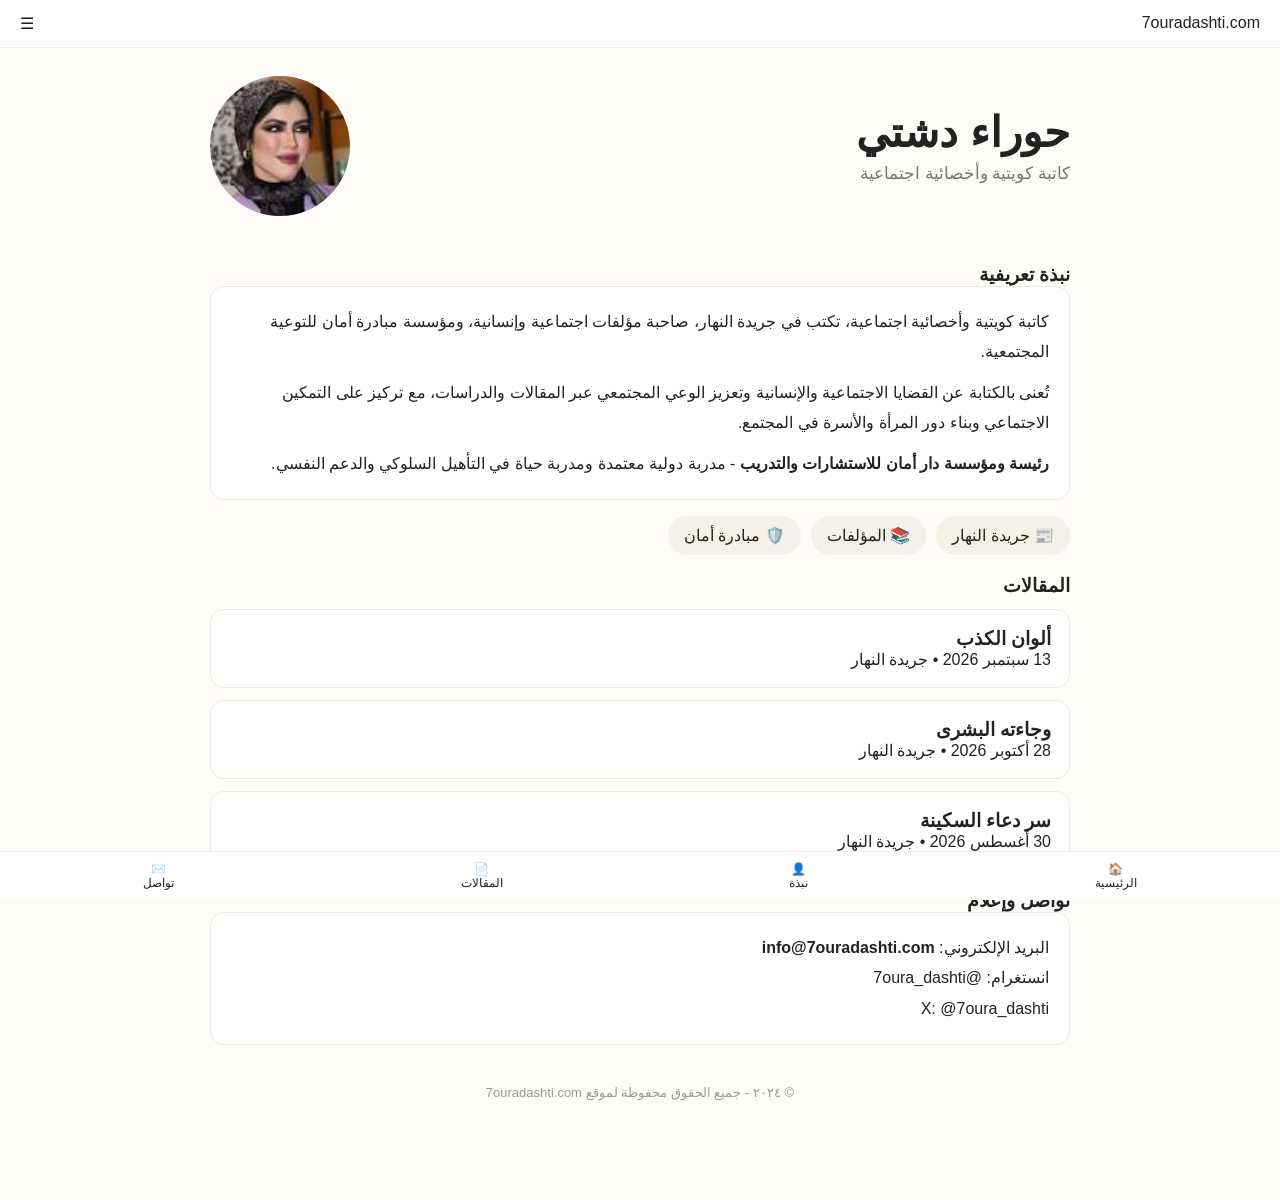
==== index.html @ 5a7acc4f "Add initial HTML structure for 7ouradashti.com" ====
<!DOCTYPE html>
<html lang="ar" dir="rtl">
<head>
<meta charset="UTF-8">
<meta name="viewport" content="width=device-width, initial-scale=1.0">
<title>حوراء دشتي | 7ouradashti.com</title>
<style>
*{box-sizing:border-box;margin:0;padding:0}
body{font-family:'Segoe UI',Tahoma,sans-serif;background:#FEFCF8;color:#222;padding-bottom:80px}
.topbar{display:flex;justify-content:space-between;padding:14px 20px;background:#fff;border-bottom:1px solid #eee}
.logo{font-weight:700}
.hero{display:flex;align-items:center;gap:20px;padding:28px 20px;max-width:900px;margin:auto}
.hero h1{font-size:42px}
.hero p{color:#777;font-size:17px;margin-top:6px}
.photo{width:140px;height:140px;border-radius:50%;object-fit:cover}
.section{max-width:900px;margin:20px auto;padding:0 20px}
.card{background:#fff;border:1px solid #F0E9DD;border-radius:14px;padding:20px;line-height:1.9}
.pills{display:flex;gap:10px;margin:16px 0;flex-wrap:wrap}
.pill{background:#F5F0E8;padding:10px 16px;border-radius:999px;cursor:pointer}
.article{background:#fff;border:1px solid #F0E9DD;border-radius:14px;padding:18px;margin-top:12px;cursor:pointer}
.modal{display:none;position:fixed;inset:0;background:rgba(0,0,0,.5);padding:20px;overflow:auto}
.modal-content{background:#fff;max-width:800px;margin:30px auto;border-radius:16px;padding:26px;line-height:2}
footer{text-align:center;color:#999;padding:20px;font-size:13px}
.bottomnav{position:fixed;bottom:0;left:0;right:0;background:#fff;border-top:1px solid #eee;display:flex;justify-content:space-around;padding:10px 0}
.bottomnav div{text-align:center;font-size:12px}
</style>
</head>
<body>
<div class="topbar"><div>7ouradashti.com</div><div>☰</div></div>

<div class="hero">
<div style="flex:1"><h1>حوراء دشتي</h1><p>كاتبة كويتية وأخصائية اجتماعية</p></div>
<img class="photo" src="assets/317a9493b2ff7f13-______1.jpg" alt="حوراء دشتي">
</div>

<div class="section">
<h3>نبذة تعريفية</h3>
<div class="card">
<p>كاتبة كويتية وأخصائية اجتماعية، تكتب في جريدة النهار، صاحبة مؤلفات اجتماعية وإنسانية، ومؤسسة مبادرة أمان للتوعية المجتمعية.</p>
<p style="margin-top:10px">تُعنى بالكتابة عن القضايا الاجتماعية والإنسانية وتعزيز الوعي المجتمعي عبر المقالات والدراسات، مع تركيز على التمكين الاجتماعي وبناء دور المرأة والأسرة في المجتمع.</p>
<p style="margin-top:10px"><b>رئيسة ومؤسسة دار أمان للاستشارات والتدريب</b> - مدربة دولية معتمدة ومدربة حياة في التأهيل السلوكي والدعم النفسي.</p>
</div>
<div class="pills">
<div class="pill" onclick="document.getElementById('articles').scrollIntoView({behavior:'smooth'})">📰 جريدة النهار</div>
<div class="pill">📚 المؤلفات</div>
<div class="pill">🛡️ مبادرة أمان</div>
</div>
</div>

<div class="section" id="articles">
<h3>المقالات</h3>
<div class="article" onclick="openModal('m1')"><h3>ألوان الكذب</h3><p>13 سبتمبر 2026 • جريدة النهار</p></div>
<div class="article" onclick="openModal('m2')"><h3>وجاءته البشرى</h3><p>28 أكتوبر 2026 • جريدة النهار</p></div>
<div class="article" onclick="openModal('m3')"><h3>سر دعاء السكينة</h3><p>30 أغسطس 2026 • جريدة النهار</p></div>
</div>

<div class="section">
<h3>تواصل وإعلام</h3>
<div class="card">
<p>البريد الإلكتروني: <b>info@7ouradashti.com</b></p>
<p>انستغرام: @7oura_dashti</p>
<p>X: @7oura_dashti</p>
</div>
</div>

<footer>© ٢٠٢٤ - جميع الحقوق محفوظة لموقع 7ouradashti.com</footer>

<div class="bottomnav"><div>🏠<br>الرئيسية</div><div>👤<br>نبذة</div><div>📄<br>المقالات</div><div>✉️<br>تواصل</div></div>

<div class="modal" id="m1"><div class="modal-content"><span style="float:left;cursor:pointer" onclick="closeModal('m1')">×</span><h2>ألوان الكذب</h2><p>النص الكامل للمقال هنا.</p></div></div>
<div class="modal" id="m2"><div class="modal-content"><span style="float:left;cursor:pointer" onclick="closeModal('m2')">×</span><h2>وجاءته البشرى</h2><p>النص الكامل للمقال هنا.</p></div></div>
<div class="modal" id="m3"><div class="modal-content"><span style="float:left;cursor:pointer" onclick="closeModal('m3')">×</span><h2>سر دعاء السكينة</h2><p>النص الكامل للمقال هنا.</p></div></div>

<script>
function openModal(id){document.getElementById(id).style.display='block'}
function closeModal(id){document.getElementById(id).style.display='none'}
</script>
</body>
</html>
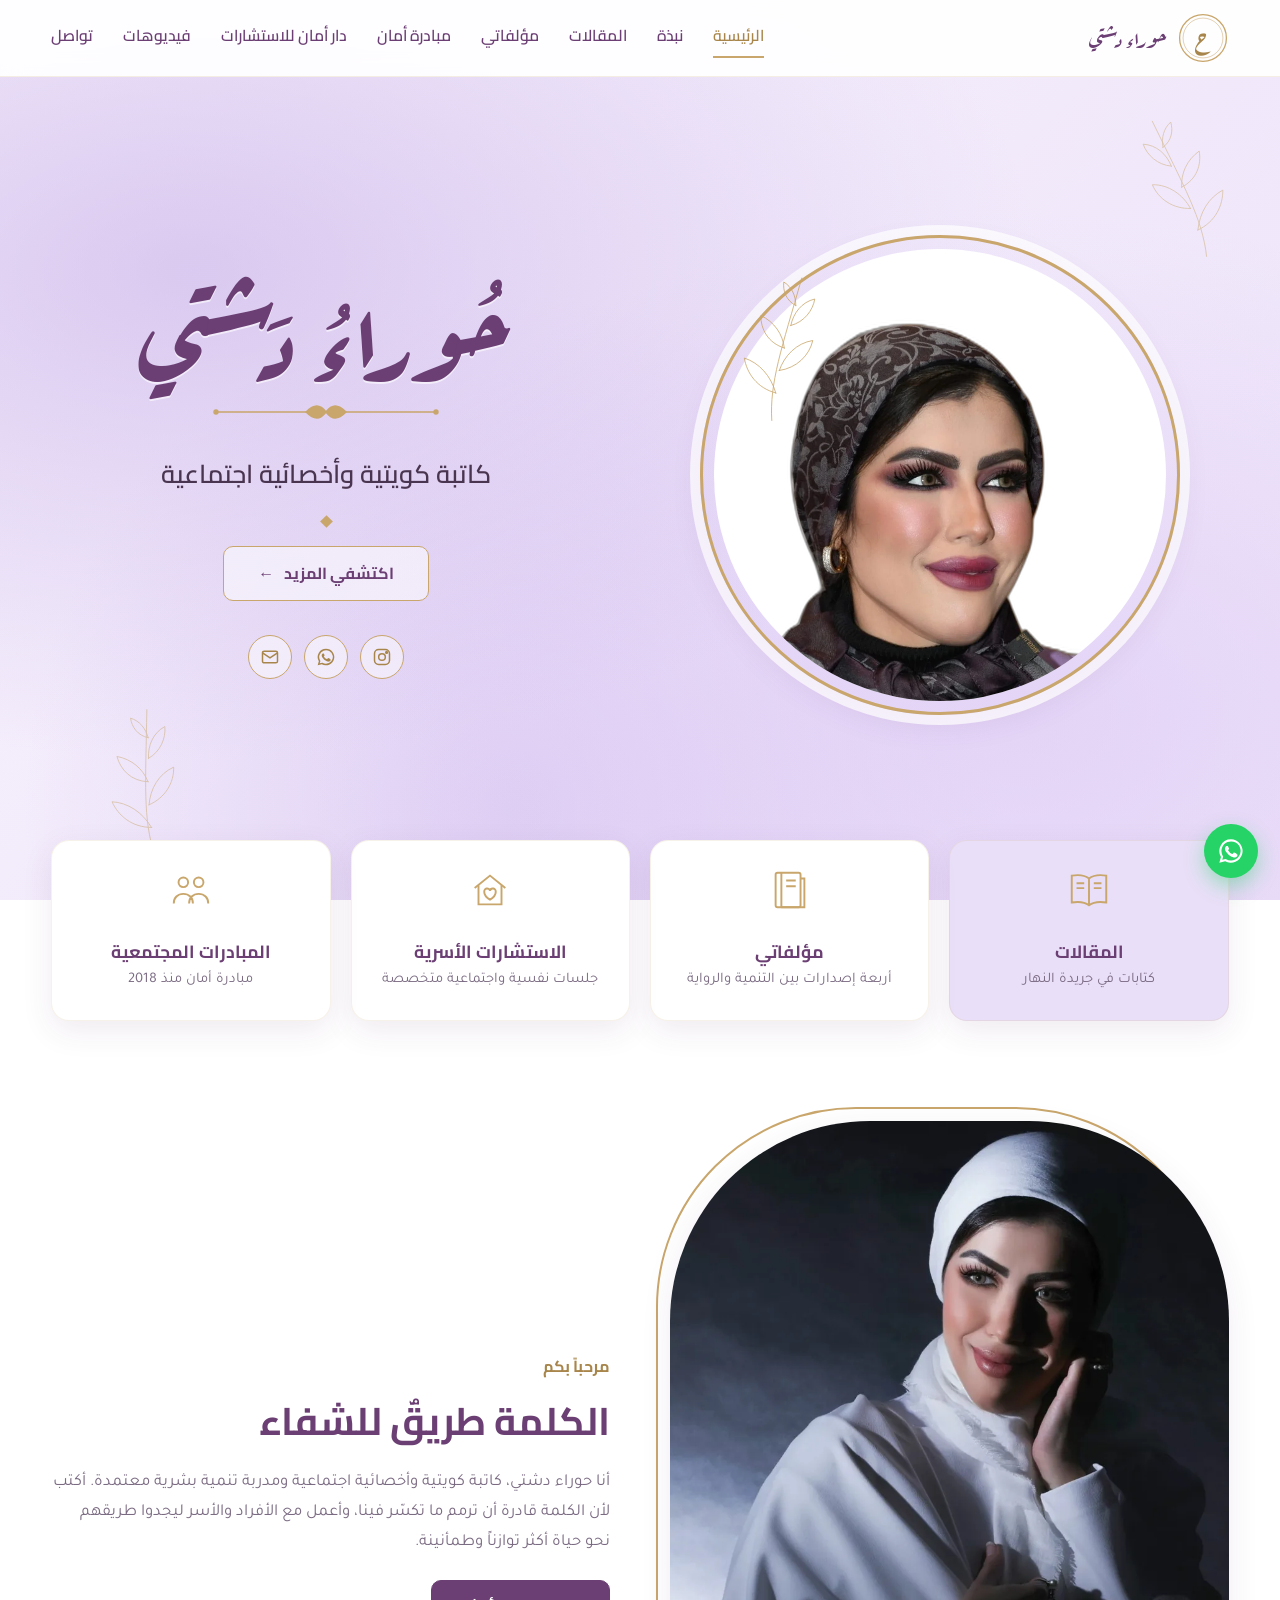
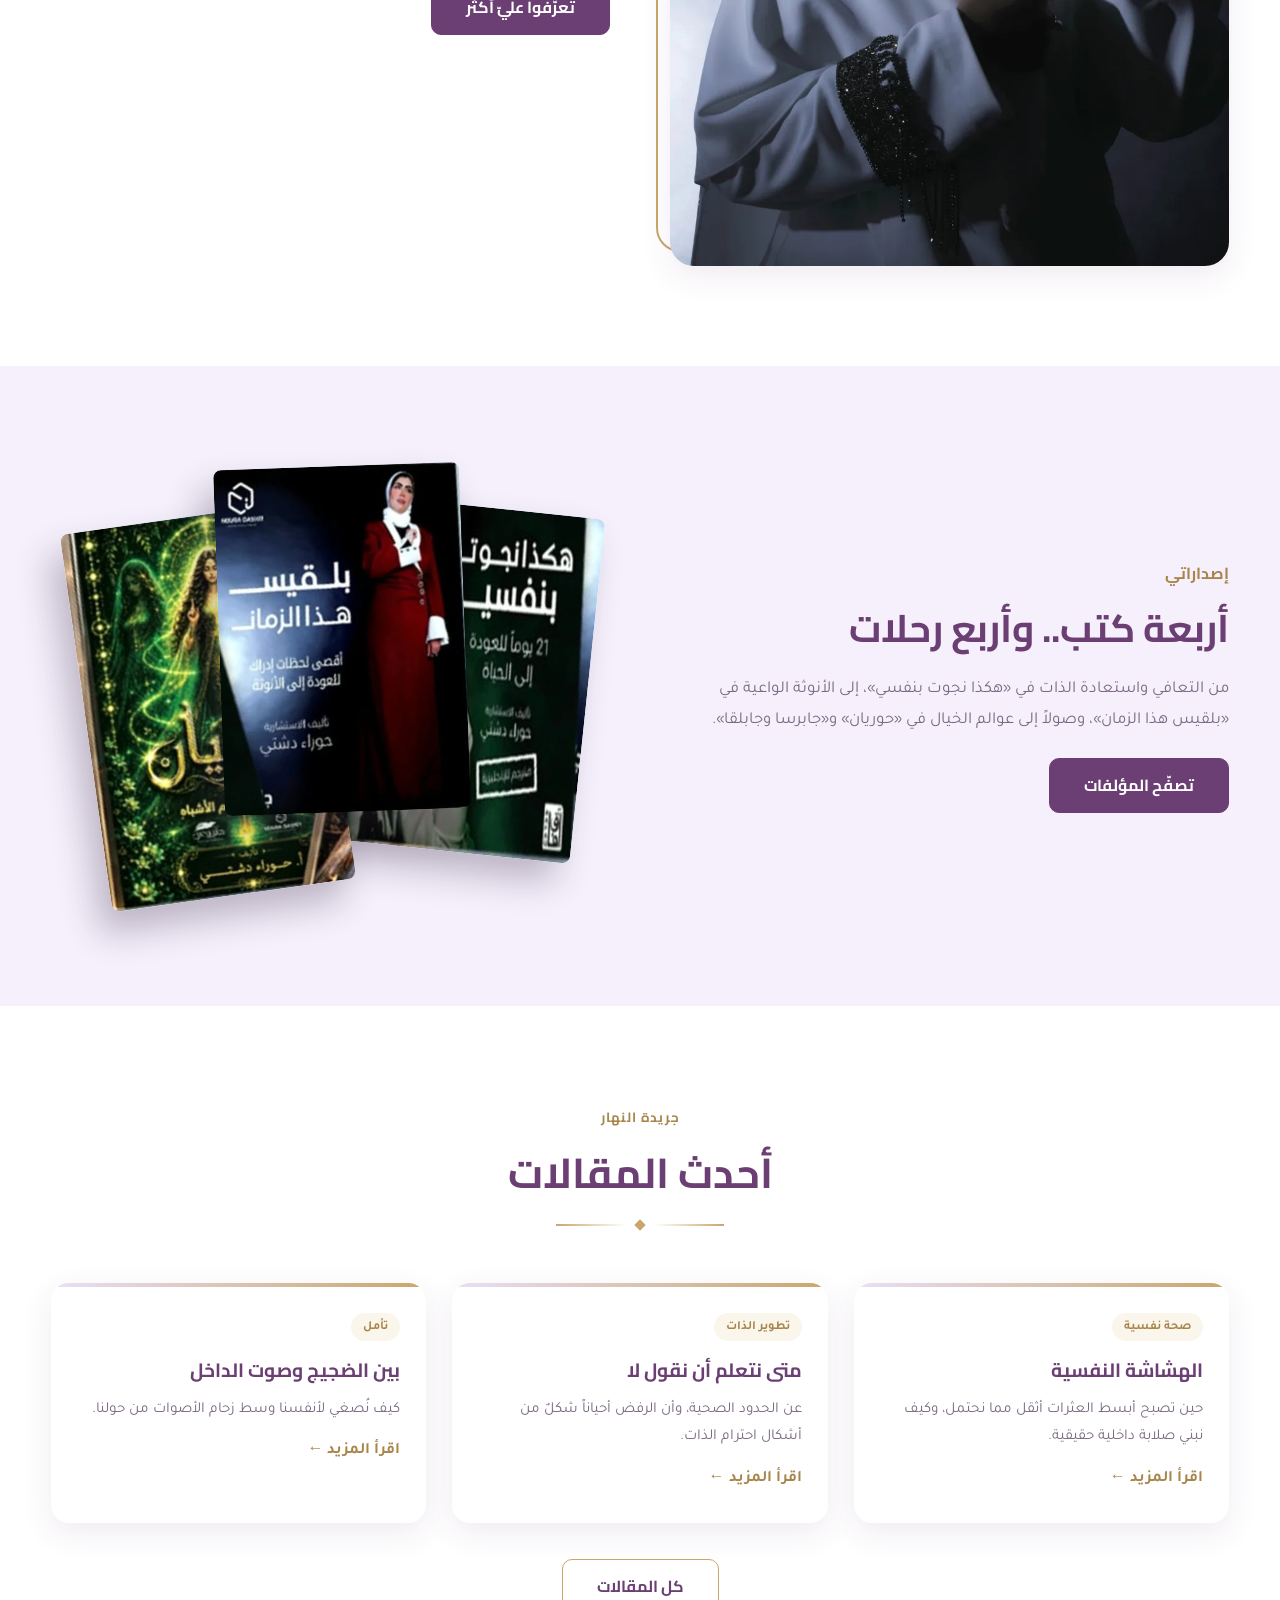
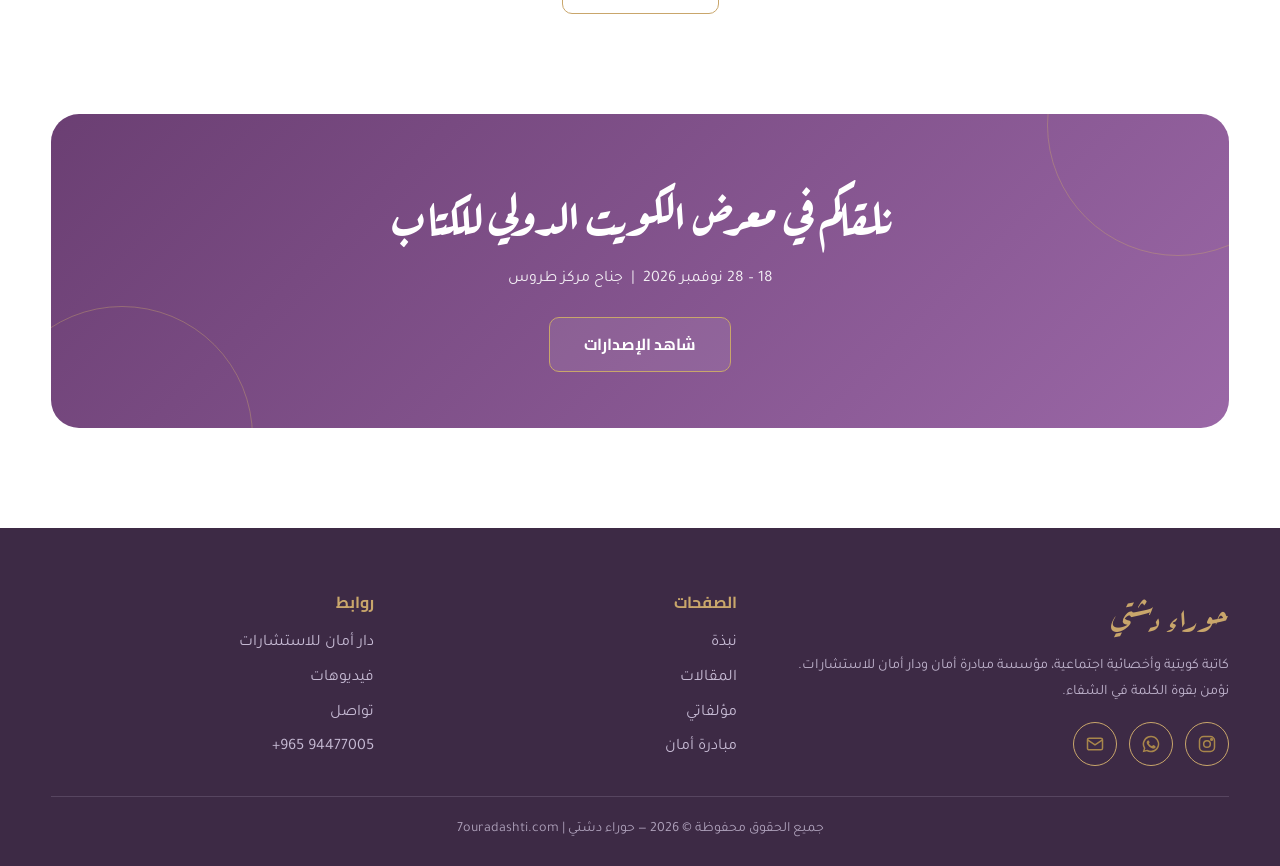
==== commit ef7ddd56: "Add files via upload" ====
--- a/index.html
+++ b/index.html
@@ -3,77 +3,70 @@
 <head>
 <meta charset="UTF-8">
 <meta name="viewport" content="width=device-width, initial-scale=1.0">
-<title>حوراء دشتي | 7ouradashti.com</title>
-<style>
-*{box-sizing:border-box;margin:0;padding:0}
-body{font-family:'Segoe UI',Tahoma,sans-serif;background:#FEFCF8;color:#222;padding-bottom:80px}
-.topbar{display:flex;justify-content:space-between;padding:14px 20px;background:#fff;border-bottom:1px solid #eee}
-.logo{font-weight:700}
-.hero{display:flex;align-items:center;gap:20px;padding:28px 20px;max-width:900px;margin:auto}
-.hero h1{font-size:42px}
-.hero p{color:#777;font-size:17px;margin-top:6px}
-.photo{width:140px;height:140px;border-radius:50%;object-fit:cover}
-.section{max-width:900px;margin:20px auto;padding:0 20px}
-.card{background:#fff;border:1px solid #F0E9DD;border-radius:14px;padding:20px;line-height:1.9}
-.pills{display:flex;gap:10px;margin:16px 0;flex-wrap:wrap}
-.pill{background:#F5F0E8;padding:10px 16px;border-radius:999px;cursor:pointer}
-.article{background:#fff;border:1px solid #F0E9DD;border-radius:14px;padding:18px;margin-top:12px;cursor:pointer}
-.modal{display:none;position:fixed;inset:0;background:rgba(0,0,0,.5);padding:20px;overflow:auto}
-.modal-content{background:#fff;max-width:800px;margin:30px auto;border-radius:16px;padding:26px;line-height:2}
-footer{text-align:center;color:#999;padding:20px;font-size:13px}
-.bottomnav{position:fixed;bottom:0;left:0;right:0;background:#fff;border-top:1px solid #eee;display:flex;justify-content:space-around;padding:10px 0}
-.bottomnav div{text-align:center;font-size:12px}
-</style>
+<title>حوراء دشتي | كاتبة كويتية وأخصائية اجتماعية</title>
+<meta name="description" content="الموقع الرسمي للكاتبة الكويتية والأخصائية الاجتماعية حوراء دشتي — مؤلفاتها ومقالاتها ومبادرة أمان ودار أمان للاستشارات.">
+<meta property="og:title" content="حوراء دشتي | كاتبة كويتية وأخصائية اجتماعية">
+<meta property="og:description" content="الموقع الرسمي للكاتبة الكويتية والأخصائية الاجتماعية حوراء دشتي — مؤلفاتها ومقالاتها ومبادرة أمان ودار أمان للاستشارات.">
+<meta property="og:image" content="https://7ouradashti.com/images/houra-hero.webp">
+<meta property="og:url" content="https://7ouradashti.com/">
+<link rel="canonical" href="https://7ouradashti.com/">
+<link rel="icon" href="data:image/svg+xml,%3Csvg xmlns='http://www.w3.org/2000/svg' viewBox='0 0 60 60'%3E%3Ccircle cx='30' cy='30' r='28' fill='%236B3F73'/%3E%3Ctext x='30' y='41' text-anchor='middle' font-size='30' fill='%23C9A66B'%3E%D8%AD%3C/text%3E%3C/svg%3E">
+<link rel="preconnect" href="https://fonts.googleapis.com">
+<link rel="preconnect" href="https://fonts.gstatic.com" crossorigin>
+<link href="https://fonts.googleapis.com/css2?family=Aref+Ruqaa:wght@400;700&family=Cairo:wght@400;600;700;800&family=Tajawal:wght@300;400;500;700&display=swap" rel="stylesheet">
+<link rel="stylesheet" href="assets/style.css">
 </head>
 <body>
-<div class="topbar"><div>7ouradashti.com</div><div>☰</div></div>
+<svg width="0" height="0" style="position:absolute"><defs><symbol id="sprig" viewBox="0 0 200 300"><g fill="none" stroke="#C9A66B" stroke-width="1.6" stroke-linecap="round"><path d="M100 295 C 95 220, 120 150, 160 10"/><path d="M108 240 C 70 230, 50 200, 45 170 C 75 180, 98 205, 108 240Z"/><path d="M115 195 C 150 190, 175 165, 182 135 C 150 140, 125 165, 115 195Z"/><path d="M125 150 C 92 140, 78 112, 78 85 C 105 98, 122 122, 125 150Z"/><path d="M138 105 C 165 98, 182 75, 186 52 C 160 58, 143 80, 138 105Z"/><path d="M148 65 C 128 55, 122 35, 124 18 C 140 28, 148 45, 148 65Z"/></g></symbol></defs></svg>
+<header><div class="container nav">
+<a href="index.html" class="logo" aria-label="حوراء دشتي"><svg viewBox="0 0 60 60"><circle cx="30" cy="30" r="27" fill="none" stroke="#C9A66B" stroke-width="1.5"/><circle cx="30" cy="30" r="23" fill="none" stroke="#C9A66B" stroke-width=".6"/><text x="30" y="40" text-anchor="middle" font-family="Aref Ruqaa" font-size="28" fill="#A8864B">ح</text></svg><span>حوراء دشتي</span></a>
+<ul class="menu" id="menu"><li><a href="index.html" class="active">الرئيسية</a></li><li><a href="about.html">نبذة</a></li><li><a href="articles.html">المقالات</a></li><li><a href="books.html">مؤلفاتي</a></li><li><a href="aman.html">مبادرة أمان</a></li><li><a href="dar.html">دار أمان للاستشارات</a></li><li><a href="videos.html">فيديوهات</a></li><li><a href="contact.html">تواصل</a></li></ul>
+<button class="burger" id="burger" aria-label="القائمة"><span></span><span></span><span></span></button>
+</div></header>
+<main>
 
-<div class="hero">
-<div style="flex:1"><h1>حوراء دشتي</h1><p>كاتبة كويتية وأخصائية اجتماعية</p></div>
-<img class="photo" src="assets/317a9493b2ff7f13-______1.jpg" alt="حوراء دشتي">
+<section class="hero" id="home">
+<svg class="leaf" style="width:170px;bottom:40px;left:4%;transform:rotate(-15deg)"><use href="#sprig"/></svg>
+<svg class="leaf" style="width:120px;top:110px;right:2%;transform:scaleX(-1) rotate(10deg)"><use href="#sprig"/></svg>
+<div class="container hero-grid">
+<div class="portrait reveal"><div class="ring"></div><div class="disc"><img src="images/houra-hero.webp" alt="حوراء دشتي" fetchpriority="high"></div><svg class="vine"><use href="#sprig"/></svg></div>
+<div class="hero-text reveal"><h1>حُوراءُ دَشتي</h1><svg class="flourish" viewBox="0 0 240 24" fill="none" stroke="#C9A66B" stroke-width="1.4"><path d="M10 12 H100 M140 12 H230"/><path d="M100 12 C108 4 114 4 120 12 C126 4 132 4 140 12 C132 20 126 20 120 12 C114 20 108 20 100 12Z" fill="#C9A66B"/><circle cx="10" cy="12" r="2" fill="#C9A66B"/><circle cx="230" cy="12" r="2" fill="#C9A66B"/></svg><p class="sub">كاتبة كويتية وأخصائية اجتماعية</p><div class="diamond"></div><a href="about.html" class="btn">اكتشفي المزيد <span>←</span></a><div class="socials"><a href="https://www.instagram.com/7oura_dashti/" target="_blank" rel="noopener" aria-label="Instagram"><svg viewBox="0 0 24 24" fill="none" stroke="currentColor" stroke-width="1.8"><rect x="3" y="3" width="18" height="18" rx="5"/><circle cx="12" cy="12" r="4"/><circle cx="17.5" cy="6.5" r="1" fill="currentColor"/></svg></a><a href="https://wa.me/96594477005" target="_blank" rel="noopener" aria-label="WhatsApp"><svg viewBox="0 0 24 24" fill="currentColor"><path d="M12 2a10 10 0 0 0-8.6 15.1L2 22l5-1.3A10 10 0 1 0 12 2Zm0 18.2a8.2 8.2 0 0 1-4.2-1.2l-.3-.2-3 .8.8-2.9-.2-.3A8.2 8.2 0 1 1 12 20.2Zm4.5-6.1c-.2-.1-1.5-.7-1.7-.8s-.4-.1-.6.1-.7.8-.8 1-.3.2-.5.1a6.7 6.7 0 0 1-3.3-2.9c-.3-.4.2-.4.7-1.3.1-.2 0-.3 0-.4l-.8-1.8c-.2-.5-.4-.4-.6-.4h-.5a1 1 0 0 0-.7.3 3 3 0 0 0-.9 2.2 5.2 5.2 0 0 0 1.1 2.7 11.8 11.8 0 0 0 4.5 4c1.7.7 2.3.8 3.2.6a2.7 2.7 0 0 0 1.8-1.2 2.2 2.2 0 0 0 .1-1.3c0-.1-.2-.2-.5-.3Z"/></svg></a><a href="mailto:houra.dashti@hotmail.com" aria-label="Email"><svg viewBox="0 0 24 24" fill="none" stroke="currentColor" stroke-width="1.8"><rect x="3" y="5" width="18" height="14" rx="2"/><path d="m3 7 9 6 9-6"/></svg></a></div></div>
+</div></section>
+<div class="highlights"><div class="container hl-grid">
+<a href="articles.html" class="hl reveal"><svg viewBox="0 0 48 48" fill="none" stroke="currentColor" stroke-width="2"><path d="M24 12c-5-4-12-4-18-3v28c6-1 13-1 18 3 5-4 12-4 18-3V9c-6-1-13-1-18 3Zm0 0v28"/><path d="M11 17h8M11 22h8M29 17h8M29 22h8"/></svg><h3>المقالات</h3><p>كتابات في جريدة النهار</p></a>
+<a href="books.html" class="hl reveal"><svg viewBox="0 0 48 48" fill="none" stroke="currentColor" stroke-width="2"><rect x="9" y="6" width="26" height="36" rx="2"/><path d="M15 6v36M20 14h10M20 20h10M35 12h4v30H15"/></svg><h3>مؤلفاتي</h3><p>أربعة إصدارات بين التنمية والرواية</p></a>
+<a href="dar.html" class="hl reveal"><svg viewBox="0 0 48 48" fill="none" stroke="currentColor" stroke-width="2"><path d="M8 22 24 9l16 13"/><path d="M12 19v20h24V19"/><path d="M24 34s-6-3.5-6-8a3 3 0 0 1 6-1 3 3 0 0 1 6 1c0 4.5-6 8-6 8Z"/></svg><h3>الاستشارات الأسرية</h3><p>جلسات نفسية واجتماعية متخصصة</p></a>
+<a href="aman.html" class="hl reveal"><svg viewBox="0 0 48 48" fill="none" stroke="currentColor" stroke-width="2"><circle cx="16" cy="16" r="5"/><circle cx="32" cy="16" r="5"/><path d="M6 38c0-6 4-10 10-10s10 4 10 10M22 38c0-6 4-10 10-10s10 4 10 10"/></svg><h3>المبادرات المجتمعية</h3><p>مبادرة أمان منذ 2018</p></a>
+</div></div>
+
+<section class="block"><div class="container split">
+<div class="about-img reveal"><img src="images/houra-white.webp" alt="حوراء دشتي" loading="lazy"></div>
+<div class="reveal"><span class="eyebrow">مرحباً بكم</span><h2>الكلمة طريقٌ للشفاء</h2><p>أنا حوراء دشتي، كاتبة كويتية وأخصائية اجتماعية ومدربة تنمية بشرية معتمدة. أكتب لأن الكلمة قادرة أن ترمم ما تكسّر فينا، وأعمل مع الأفراد والأسر ليجدوا طريقهم نحو حياة أكثر توازناً وطمأنينة.</p><a href="about.html" class="btn solid">تعرّفوا عليّ أكثر</a></div>
+</div></section>
+
+<section class="block alt"><div class="container split rev">
+<div class="stack reveal"><img src="images/book1.webp" alt="هكذا نجوت بنفسي" loading="lazy"><img src="images/book2.webp" alt="بلقيس هذا الزمان" loading="lazy"><img src="images/book3.webp" alt="حوريان" loading="lazy"></div>
+<div class="reveal"><span class="eyebrow">إصداراتي</span><h2>أربعة كتب.. وأربع رحلات</h2><p>من التعافي واستعادة الذات في «هكذا نجوت بنفسي»، إلى الأنوثة الواعية في «بلقيس هذا الزمان»، وصولاً إلى عوالم الخيال في «حوريان» و«جابرسا وجابلقا».</p><a href="books.html" class="btn solid">تصفّح المؤلفات</a></div>
+</div></section>
+
+<section class="block"><div class="container"><div class="title reveal"><small>جريدة النهار</small><h2>أحدث المقالات</h2><div class="line"><i></i><b></b><i></i></div></div><div class="cards"><article class="card reveal"><span class="tag">صحة نفسية</span><h3>الهشاشة النفسية</h3><p>حين تصبح أبسط العثرات أثقل مما نحتمل، وكيف نبني صلابة داخلية حقيقية.</p><a href="articles.html" class="more">اقرأ المزيد ←</a></article><article class="card reveal"><span class="tag">تطوير الذات</span><h3>متى نتعلم أن نقول لا</h3><p>عن الحدود الصحية، وأن الرفض أحياناً شكلٌ من أشكال احترام الذات.</p><a href="articles.html" class="more">اقرأ المزيد ←</a></article><article class="card reveal"><span class="tag">تأمل</span><h3>بين الضجيج وصوت الداخل</h3><p>كيف نُصغي لأنفسنا وسط زحام الأصوات من حولنا.</p><a href="articles.html" class="more">اقرأ المزيد ←</a></article></div>
+<div style="text-align:center;margin-top:36px" class="reveal"><a href="articles.html" class="btn">كل المقالات</a></div></div></section>
+
+<section class="block" style="padding-top:0"><div class="container"><div class="band reveal">
+<h2>نلقاكم في معرض الكويت الدولي للكتاب</h2><p>18 – 28 نوفمبر 2026 &nbsp;|&nbsp; جناح مركز طروس</p><a href="books.html" class="btn">شاهد الإصدارات</a></div></div></section>
+
+</main>
+<footer><div class="container">
+<div class="fgrid">
+<div><div class="fname">حوراء دشتي</div><p style="text-align:right">كاتبة كويتية وأخصائية اجتماعية، مؤسسة مبادرة أمان ودار أمان للاستشارات. نؤمن بقوة الكلمة في الشفاء.</p><div class="socials"><a href="https://www.instagram.com/7oura_dashti/" target="_blank" rel="noopener" aria-label="Instagram"><svg viewBox="0 0 24 24" fill="none" stroke="currentColor" stroke-width="1.8"><rect x="3" y="3" width="18" height="18" rx="5"/><circle cx="12" cy="12" r="4"/><circle cx="17.5" cy="6.5" r="1" fill="currentColor"/></svg></a><a href="https://wa.me/96594477005" target="_blank" rel="noopener" aria-label="WhatsApp"><svg viewBox="0 0 24 24" fill="currentColor"><path d="M12 2a10 10 0 0 0-8.6 15.1L2 22l5-1.3A10 10 0 1 0 12 2Zm0 18.2a8.2 8.2 0 0 1-4.2-1.2l-.3-.2-3 .8.8-2.9-.2-.3A8.2 8.2 0 1 1 12 20.2Zm4.5-6.1c-.2-.1-1.5-.7-1.7-.8s-.4-.1-.6.1-.7.8-.8 1-.3.2-.5.1a6.7 6.7 0 0 1-3.3-2.9c-.3-.4.2-.4.7-1.3.1-.2 0-.3 0-.4l-.8-1.8c-.2-.5-.4-.4-.6-.4h-.5a1 1 0 0 0-.7.3 3 3 0 0 0-.9 2.2 5.2 5.2 0 0 0 1.1 2.7 11.8 11.8 0 0 0 4.5 4c1.7.7 2.3.8 3.2.6a2.7 2.7 0 0 0 1.8-1.2 2.2 2.2 0 0 0 .1-1.3c0-.1-.2-.2-.5-.3Z"/></svg></a><a href="mailto:houra.dashti@hotmail.com" aria-label="Email"><svg viewBox="0 0 24 24" fill="none" stroke="currentColor" stroke-width="1.8"><rect x="3" y="5" width="18" height="14" rx="2"/><path d="m3 7 9 6 9-6"/></svg></a></div></div>
+<div><h4>الصفحات</h4><ul><li><a href="about.html">نبذة</a></li><li><a href="articles.html">المقالات</a></li><li><a href="books.html">مؤلفاتي</a></li><li><a href="aman.html">مبادرة أمان</a></li></ul></div>
+<div><h4>روابط</h4><ul><li><a href="dar.html">دار أمان للاستشارات</a></li><li><a href="videos.html">فيديوهات</a></li><li><a href="contact.html">تواصل</a></li><li><a href="tel:+96594477005" style="direction:ltr;display:inline-block">+965 94477005</a></li></ul></div>
 </div>
-
-<div class="section">
-<h3>نبذة تعريفية</h3>
-<div class="card">
-<p>كاتبة كويتية وأخصائية اجتماعية، تكتب في جريدة النهار، صاحبة مؤلفات اجتماعية وإنسانية، ومؤسسة مبادرة أمان للتوعية المجتمعية.</p>
-<p style="margin-top:10px">تُعنى بالكتابة عن القضايا الاجتماعية والإنسانية وتعزيز الوعي المجتمعي عبر المقالات والدراسات، مع تركيز على التمكين الاجتماعي وبناء دور المرأة والأسرة في المجتمع.</p>
-<p style="margin-top:10px"><b>رئيسة ومؤسسة دار أمان للاستشارات والتدريب</b> - مدربة دولية معتمدة ومدربة حياة في التأهيل السلوكي والدعم النفسي.</p>
-</div>
-<div class="pills">
-<div class="pill" onclick="document.getElementById('articles').scrollIntoView({behavior:'smooth'})">📰 جريدة النهار</div>
-<div class="pill">📚 المؤلفات</div>
-<div class="pill">🛡️ مبادرة أمان</div>
-</div>
-</div>
-
-<div class="section" id="articles">
-<h3>المقالات</h3>
-<div class="article" onclick="openModal('m1')"><h3>ألوان الكذب</h3><p>13 سبتمبر 2026 • جريدة النهار</p></div>
-<div class="article" onclick="openModal('m2')"><h3>وجاءته البشرى</h3><p>28 أكتوبر 2026 • جريدة النهار</p></div>
-<div class="article" onclick="openModal('m3')"><h3>سر دعاء السكينة</h3><p>30 أغسطس 2026 • جريدة النهار</p></div>
-</div>
-
-<div class="section">
-<h3>تواصل وإعلام</h3>
-<div class="card">
-<p>البريد الإلكتروني: <b>info@7ouradashti.com</b></p>
-<p>انستغرام: @7oura_dashti</p>
-<p>X: @7oura_dashti</p>
-</div>
-</div>
-
-<footer>© ٢٠٢٤ - جميع الحقوق محفوظة لموقع 7ouradashti.com</footer>
-
-<div class="bottomnav"><div>🏠<br>الرئيسية</div><div>👤<br>نبذة</div><div>📄<br>المقالات</div><div>✉️<br>تواصل</div></div>
-
-<div class="modal" id="m1"><div class="modal-content"><span style="float:left;cursor:pointer" onclick="closeModal('m1')">×</span><h2>ألوان الكذب</h2><p>النص الكامل للمقال هنا.</p></div></div>
-<div class="modal" id="m2"><div class="modal-content"><span style="float:left;cursor:pointer" onclick="closeModal('m2')">×</span><h2>وجاءته البشرى</h2><p>النص الكامل للمقال هنا.</p></div></div>
-<div class="modal" id="m3"><div class="modal-content"><span style="float:left;cursor:pointer" onclick="closeModal('m3')">×</span><h2>سر دعاء السكينة</h2><p>النص الكامل للمقال هنا.</p></div></div>
-
-<script>
-function openModal(id){document.getElementById(id).style.display='block'}
-function closeModal(id){document.getElementById(id).style.display='none'}
-</script>
+<div class="copy">جميع الحقوق محفوظة © 2026 — حوراء دشتي | 7ouradashti.com</div>
+</div></footer>
+<a class="wa-float" href="https://wa.me/96594477005" target="_blank" rel="noopener" aria-label="واتساب"><svg viewBox="0 0 24 24" fill="currentColor"><path d="M12 2a10 10 0 0 0-8.6 15.1L2 22l5-1.3A10 10 0 1 0 12 2Zm0 18.2a8.2 8.2 0 0 1-4.2-1.2l-.3-.2-3 .8.8-2.9-.2-.3A8.2 8.2 0 1 1 12 20.2Zm4.5-6.1c-.2-.1-1.5-.7-1.7-.8s-.4-.1-.6.1-.7.8-.8 1-.3.2-.5.1a6.7 6.7 0 0 1-3.3-2.9c-.3-.4.2-.4.7-1.3.1-.2 0-.3 0-.4l-.8-1.8c-.2-.5-.4-.4-.6-.4h-.5a1 1 0 0 0-.7.3 3 3 0 0 0-.9 2.2 5.2 5.2 0 0 0 1.1 2.7 11.8 11.8 0 0 0 4.5 4c1.7.7 2.3.8 3.2.6a2.7 2.7 0 0 0 1.8-1.2 2.2 2.2 0 0 0 .1-1.3c0-.1-.2-.2-.5-.3Z"/></svg></a>
+<button class="to-top" id="toTop" aria-label="للأعلى">↑</button>
+<div class="modal" id="modal"><div class="box reader"><button class="close" aria-label="إغلاق">×</button><div class="content"></div></div></div>
+<script src="assets/main.js"></script>
 </body>
-</html>
+</html>
--- a/assets/style.css
+++ b/assets/style.css
@@ -0,0 +1,387 @@
+
+:root{
+  --white:#FFFFFF; --lav:#E9DFF8; --lav2:#F5F0FC; --gold:#C9A66B; --gold-d:#A8864B;
+  --violet:#7C3AED; --plum:#6B3F73; --ink:#3D2A45; --muted:#7A6A82;
+  --shadow:0 10px 30px rgba(107,63,115,.10); --r:18px;
+}
+*{box-sizing:border-box;margin:0;padding:0}
+html{scroll-behavior:smooth;scroll-padding-top:84px}
+body{font-family:'Tajawal','Cairo',sans-serif;color:var(--ink);background:var(--white);line-height:1.8;overflow-x:hidden}
+a{color:inherit;text-decoration:none}
+img{max-width:100%;display:block}
+h1,h2,h3{font-family:'Cairo',sans-serif}
+.container{width:min(1180px,92%);margin-inline:auto}
+
+/* ===== Header ===== */
+header{position:fixed;inset:0 0 auto 0;z-index:50;background:rgba(255,255,255,.92);backdrop-filter:blur(10px);border-bottom:1px solid rgba(201,166,107,.18)}
+.nav{display:flex;align-items:center;justify-content:space-between;height:76px}
+.logo{display:flex;align-items:center;gap:10px}
+.logo svg{width:52px;height:52px}
+.logo span{font-family:'Aref Ruqaa',serif;font-size:1.35rem;color:var(--plum)}
+.menu{display:flex;gap:30px;list-style:none}
+.menu a{font-family:'Cairo';font-weight:600;font-size:.98rem;color:var(--plum);padding:6px 0;position:relative;transition:.3s}
+.menu a::after{content:"";position:absolute;bottom:-2px;right:0;width:0;height:2px;background:var(--gold);transition:.3s}
+.menu a:hover,.menu a.active{color:var(--gold-d)}
+.menu a:hover::after,.menu a.active::after{width:100%}
+.burger{display:none;background:none;border:0;cursor:pointer;width:40px;height:40px}
+.burger span{display:block;height:2px;background:var(--plum);margin:6px 8px;border-radius:2px;transition:.3s}
+
+/* ===== Hero ===== */
+.hero{position:relative;min-height:100vh;padding:120px 0 70px;display:flex;align-items:center;
+  background:
+   radial-gradient(ellipse at 15% 30%,rgba(196,170,230,.55),transparent 55%),
+   radial-gradient(ellipse at 80% 80%,rgba(220,200,245,.6),transparent 50%),
+   radial-gradient(ellipse at 40% 90%,rgba(200,175,235,.45),transparent 45%),
+   linear-gradient(135deg,#F7F2FD,#EDE3F9);overflow:hidden}
+.hero .leaf{position:absolute;opacity:.55;pointer-events:none}
+.hero-grid{display:grid;grid-template-columns:1.05fr 1fr;align-items:center;gap:50px;position:relative;z-index:2}
+.portrait{position:relative;justify-self:center;width:min(480px,88vw);aspect-ratio:1}
+.portrait .ring{position:absolute;inset:0;border-radius:50%;border:3px solid var(--gold);box-shadow:0 0 0 10px rgba(255,255,255,.7),var(--shadow)}
+.portrait .disc{position:absolute;inset:14px;border-radius:50%;background:#fff;overflow:hidden}
+.portrait .disc img{width:100%;height:112%;object-fit:cover;object-position:top center;margin-top:4%}
+.portrait .vine{position:absolute;width:62%;left:-16%;top:8%;z-index:3}
+.hero-text{text-align:center}
+.hero-text h1{font-family:'Aref Ruqaa',serif;font-weight:700;font-size:clamp(3.4rem,8vw,6.4rem);line-height:1.2;color:var(--plum);text-shadow:0 2px 0 rgba(255,255,255,.6)}
+.flourish{width:240px;margin:6px auto 14px}
+.hero-text p.sub{font-family:'Cairo';font-size:clamp(1.15rem,2.4vw,1.6rem);font-weight:600;color:#4A3550}
+.diamond{width:9px;height:9px;background:var(--gold);transform:rotate(45deg);margin:20px auto}
+.btn{display:inline-flex;align-items:center;gap:10px;font-family:'Cairo';font-weight:700;padding:12px 34px;border:1.5px solid var(--gold);border-radius:10px;color:var(--plum);background:rgba(255,255,255,.55);transition:.3s}
+.btn:hover{background:var(--gold);color:#fff;transform:translateY(-2px);box-shadow:0 8px 20px rgba(201,166,107,.35)}
+.btn.solid{background:var(--plum);border-color:var(--plum);color:#fff}
+.btn.solid:hover{background:var(--gold);border-color:var(--gold)}
+.socials{display:flex;gap:12px;justify-content:center;margin-top:34px}
+.socials a{width:44px;height:44px;border-radius:50%;border:1.5px solid var(--gold);display:grid;place-items:center;color:var(--gold-d);transition:.3s;background:rgba(255,255,255,.5)}
+.socials a:hover{background:var(--gold);color:#fff}
+.socials svg{width:20px;height:20px}
+
+/* ===== Highlights strip ===== */
+.highlights{margin-top:-60px;position:relative;z-index:5}
+.hl-grid{display:grid;grid-template-columns:repeat(4,1fr);gap:20px}
+.hl{background:#fff;border-radius:var(--r);padding:26px 18px;text-align:center;box-shadow:var(--shadow);border:1px solid rgba(201,166,107,.15);transition:.3s}
+.hl:first-child{background:var(--lav)}
+.hl:hover{transform:translateY(-6px);background:var(--lav)}
+.hl svg{width:46px;height:46px;color:var(--gold);margin:0 auto 10px}
+.hl h3{font-size:1.1rem;color:var(--plum)}
+.hl p{font-size:.92rem;color:var(--muted)}
+
+/* ===== Sections ===== */
+section.block{padding:100px 0}
+.alt{background:var(--lav2)}
+.title{text-align:center;margin-bottom:54px}
+.title small{display:block;color:var(--gold-d);font-family:'Cairo';font-weight:700;letter-spacing:1px;margin-bottom:6px}
+.title h2{font-size:clamp(1.9rem,4vw,2.6rem);color:var(--plum)}
+.title .line{display:flex;align-items:center;justify-content:center;gap:10px;margin-top:10px}
+.title .line i{height:1.5px;width:70px;background:linear-gradient(90deg,transparent,var(--gold))}
+.title .line i:last-child{transform:scaleX(-1)}
+.title .line b{width:8px;height:8px;background:var(--gold);transform:rotate(45deg)}
+
+/* About */
+.about-grid{display:grid;grid-template-columns:.85fr 1.15fr;gap:60px;align-items:center}
+.about-img{position:relative}
+.about-img img{border-radius:200px 200px 24px 24px;box-shadow:var(--shadow);aspect-ratio:3/4;object-fit:cover;width:100%}
+.about-img::before{content:"";position:absolute;inset:-14px 14px 14px -14px;border:2px solid var(--gold);border-radius:200px 200px 24px 24px;z-index:-1}
+.about-text h3{font-size:1.6rem;color:var(--plum);margin-bottom:12px}
+.about-text>p{color:var(--muted);margin-bottom:22px;font-size:1.05rem}
+.facts{display:grid;grid-template-columns:1fr 1fr;gap:12px}
+.fact{background:#fff;border-right:3px solid var(--gold);padding:12px 16px;border-radius:10px;box-shadow:0 4px 14px rgba(107,63,115,.06)}
+.fact span{display:block;font-size:.82rem;color:var(--gold-d);font-weight:700}
+.fact b{font-family:'Cairo';color:var(--ink);font-weight:600}
+.skills{display:grid;grid-template-columns:repeat(4,1fr);gap:16px;margin-top:60px}
+.skill{background:#fff;border-radius:14px;padding:20px 14px;text-align:center;box-shadow:var(--shadow);transition:.3s;border:1px solid transparent}
+.skill:hover{border-color:var(--gold);transform:translateY(-4px)}
+.skill .ic{width:46px;height:46px;border-radius:50%;background:var(--lav);display:grid;place-items:center;margin:0 auto 10px;color:var(--gold-d);font-size:1.3rem}
+.skill h4{font-family:'Cairo';font-size:.96rem;color:var(--plum)}
+
+/* Articles */
+.cards{display:grid;grid-template-columns:repeat(3,1fr);gap:26px}
+.card{background:#fff;border-radius:var(--r);padding:30px 26px;box-shadow:var(--shadow);position:relative;overflow:hidden;transition:.35s}
+.card::before{content:"";position:absolute;top:0;right:0;width:100%;height:4px;background:linear-gradient(90deg,var(--lav),var(--gold))}
+.card:hover{transform:translateY(-6px);box-shadow:0 18px 40px rgba(107,63,115,.16)}
+.card .tag{display:inline-block;font-size:.78rem;font-weight:700;color:var(--gold-d);background:#FBF6EC;padding:3px 12px;border-radius:20px;margin-bottom:12px}
+.card h3{font-size:1.2rem;color:var(--plum);margin-bottom:8px}
+.card p{color:var(--muted);font-size:.95rem}
+
+/* Books */
+.fair{display:flex;align-items:center;justify-content:space-between;gap:20px;flex-wrap:wrap;background:linear-gradient(135deg,var(--plum),#8E5A99);color:#fff;border-radius:var(--r);padding:24px 34px;margin-bottom:50px;box-shadow:var(--shadow)}
+.fair h3{font-size:1.3rem}
+.fair p{opacity:.9}
+.fair .btn{border-color:var(--gold);color:#fff;background:transparent}
+.books{display:grid;grid-template-columns:repeat(4,1fr);gap:28px}
+.book{background:linear-gradient(180deg,var(--lav),#fff);border-radius:var(--r);padding:22px 20px 26px;text-align:center;box-shadow:var(--shadow);transition:.35s}
+.book:hover{transform:translateY(-8px)}
+.book img{width:78%;margin:0 auto 18px;border-radius:6px;aspect-ratio:440/620;object-fit:cover;box-shadow:-10px 14px 24px rgba(61,42,69,.28)}
+.book h3{font-size:1.15rem;color:var(--plum)}
+.book p{font-size:.88rem;color:var(--muted);min-height:44px}
+.book button{margin-top:12px;font-family:'Cairo';font-weight:700;border:1.5px solid var(--gold);background:none;color:var(--plum);padding:7px 24px;border-radius:8px;cursor:pointer;transition:.3s}
+.book button:hover{background:var(--gold);color:#fff}
+
+/* Aman */
+.aman{display:grid;grid-template-columns:1fr 1fr 1fr;gap:24px}
+.pillar{text-align:center;padding:36px 24px;border-radius:var(--r);background:#fff;box-shadow:var(--shadow)}
+.pillar .num{width:64px;height:64px;margin:0 auto 14px;border-radius:50%;border:2px solid var(--gold);display:grid;place-items:center;font-family:'Cairo';font-weight:800;color:var(--gold-d);font-size:1.4rem}
+.pillar h3{color:var(--plum);margin-bottom:6px}
+.pillar p{color:var(--muted);font-size:.95rem}
+.quote{margin-top:44px;text-align:center;font-family:'Aref Ruqaa',serif;font-size:clamp(1.6rem,3.5vw,2.4rem);color:var(--plum)}
+.quote::before,.quote::after{content:"❝";color:var(--gold);font-size:.8em;margin:0 10px}
+.quote::after{content:"❞"}
+.since{display:block;text-align:center;color:var(--gold-d);font-weight:700;margin-bottom:30px}
+
+/* Services */
+.services{display:grid;grid-template-columns:repeat(4,1fr);gap:22px}
+.service{padding:32px 22px;border-radius:var(--r);background:#fff;border:1px solid rgba(201,166,107,.25);text-align:center;transition:.35s}
+.service:hover{background:var(--plum);color:#fff;transform:translateY(-6px)}
+.service:hover h3,.service:hover p{color:#fff}
+.service .ic{font-size:2rem;margin-bottom:10px}
+.service h3{color:var(--plum);font-size:1.15rem;margin-bottom:6px;transition:.3s}
+.service p{color:var(--muted);font-size:.92rem;transition:.3s}
+
+/* Videos */
+.videos{display:grid;grid-template-columns:repeat(3,1fr);gap:22px}
+.video{position:relative;border-radius:var(--r);overflow:hidden;aspect-ratio:16/11;box-shadow:var(--shadow);cursor:pointer}
+.video img{width:100%;height:100%;object-fit:cover;transition:.5s}
+.video:hover img{transform:scale(1.06)}
+.video::after{content:"";position:absolute;inset:0;background:linear-gradient(0deg,rgba(61,42,69,.75),transparent 60%)}
+.video .play{position:absolute;top:50%;left:50%;transform:translate(-50%,-50%);width:62px;height:62px;border-radius:50%;background:rgba(255,255,255,.9);display:grid;place-items:center;z-index:2;color:var(--plum);box-shadow:0 0 0 8px rgba(255,255,255,.3)}
+.video h4{position:absolute;bottom:14px;right:18px;left:18px;color:#fff;z-index:2;font-family:'Cairo'}
+
+/* Contact */
+.contact-grid{display:grid;grid-template-columns:1fr 1.3fr;gap:40px}
+.cinfo{display:flex;flex-direction:column;gap:16px}
+.citem{display:flex;gap:16px;align-items:center;background:#fff;padding:18px 20px;border-radius:14px;box-shadow:var(--shadow)}
+.citem .ic{width:50px;height:50px;flex:none;border-radius:50%;background:var(--lav);display:grid;place-items:center;color:var(--gold-d)}
+.citem .ic svg{width:22px;height:22px}
+.citem span{display:block;font-size:.85rem;color:var(--muted)}
+.citem b{font-family:'Cairo';direction:ltr;unicode-bidi:plaintext;display:block}
+form{background:#fff;padding:34px;border-radius:var(--r);box-shadow:var(--shadow);display:grid;gap:16px}
+form .row{display:grid;grid-template-columns:1fr 1fr;gap:16px}
+input,textarea,select{width:100%;font-family:'Tajawal';font-size:1rem;padding:13px 16px;border:1.5px solid #E6DDEE;border-radius:10px;background:var(--lav2);color:var(--ink);transition:.3s}
+input:focus,textarea:focus,select:focus{outline:none;border-color:var(--gold);background:#fff}
+textarea{min-height:130px;resize:vertical}
+form .btn{justify-content:center;cursor:pointer;font-size:1rem}
+
+/* Footer */
+footer{background:var(--ink);color:#E9DFF8;padding:40px 0 26px;text-align:center}
+footer .fname{font-family:'Aref Ruqaa',serif;font-size:2rem;color:var(--gold)}
+footer p{opacity:.75;font-size:.9rem;margin-top:8px}
+
+/* Modal */
+.modal{position:fixed;inset:0;background:rgba(61,42,69,.6);display:none;place-items:center;z-index:100;padding:20px}
+.modal.open{display:grid}
+.modal .box{background:#fff;border-radius:var(--r);max-width:620px;width:100%;padding:30px;display:grid;grid-template-columns:180px 1fr;gap:24px;position:relative;animation:pop .3s}
+.modal img{border-radius:8px;box-shadow:var(--shadow)}
+.modal h3{color:var(--plum);font-size:1.4rem}
+.modal .close{position:absolute;top:10px;left:14px;font-size:1.8rem;background:none;border:0;cursor:pointer;color:var(--muted)}
+@keyframes pop{from{transform:scale(.92);opacity:0}}
+
+/* Reveal */
+.reveal{opacity:0;transform:translateY(30px);transition:1s cubic-bezier(.2,.7,.2,1)}
+.reveal.show{opacity:1;transform:none}
+
+/* ===== Responsive ===== */
+@media(max-width:1000px){
+  .skills,.books,.services,.hl-grid{grid-template-columns:repeat(2,1fr)}
+  .cards,.videos{grid-template-columns:repeat(2,1fr)}
+}
+@media(max-width:860px){
+  .burger{display:block}
+  .menu{position:fixed;top:76px;right:0;left:0;flex-direction:column;gap:0;background:#fff;padding:10px 0;box-shadow:0 20px 30px rgba(0,0,0,.08);transform:translateY(-130%);transition:.4s;z-index:-1}
+  .menu.open{transform:none}
+  .menu a{display:block;padding:12px 6%}
+  .hero{padding-top:100px}
+  .hero-grid{grid-template-columns:1fr;gap:20px}
+  .portrait{width:min(330px,80vw)}
+  .about-grid,.contact-grid,.aman{grid-template-columns:1fr}
+  .about-img{max-width:340px;margin:0 auto}
+  .highlights{margin-top:30px}
+}
+@media(max-width:560px){
+  .cards,.videos,.services,.skills{grid-template-columns:1fr 1fr}
+  .cards,.videos{grid-template-columns:1fr}
+  .facts,form .row{grid-template-columns:1fr}
+  .books{grid-template-columns:1fr 1fr;gap:16px}
+  .book{padding:14px 10px 18px}
+  .modal .box{grid-template-columns:1fr;text-align:center}
+  .modal img{width:150px;margin:0 auto}
+  section.block{padding:70px 0}
+}
+
+/* ===== Shared page hero ===== */
+.page-hero{position:relative;padding:150px 0 90px;text-align:center;overflow:hidden;
+ background:radial-gradient(ellipse at 20% 30%,rgba(196,170,230,.6),transparent 55%),radial-gradient(ellipse at 85% 70%,rgba(220,200,245,.7),transparent 50%),linear-gradient(135deg,#F7F2FD,#EDE3F9)}
+.page-hero .leaf{position:absolute;opacity:.5;pointer-events:none}
+.page-hero .crumb{font-size:.9rem;color:var(--muted);margin-bottom:10px}
+.page-hero .crumb a{color:var(--gold-d)}
+.page-hero h1{font-family:'Aref Ruqaa',serif;font-size:clamp(2.8rem,7vw,4.8rem);color:var(--plum);line-height:1.25}
+.page-hero p{max-width:640px;margin:12px auto 0;color:#5B4863;font-size:1.12rem}
+.page-hero .flourish{margin:8px auto 0}
+.page-hero::after{content:"";position:absolute;bottom:-1px;left:0;right:0;height:60px;background:#fff;clip-path:ellipse(70% 100% at 50% 100%)}
+.page-hero.to-alt::after{background:var(--lav2)}
+
+/* Stats */
+.stats{display:grid;grid-template-columns:repeat(4,1fr);gap:20px;margin-top:-40px;position:relative;z-index:3}
+.stat{background:#fff;border-radius:var(--r);padding:26px 14px;text-align:center;box-shadow:var(--shadow);border-bottom:3px solid var(--gold)}
+.stat b{display:block;font-family:'Cairo';font-size:2.3rem;font-weight:800;color:var(--plum);line-height:1.2}
+.stat span{color:var(--muted);font-size:.95rem}
+
+/* Teaser split (home) */
+.split{display:grid;grid-template-columns:1fr 1fr;gap:60px;align-items:center}
+.split.rev>:first-child{order:2}
+.split h2{font-size:clamp(1.8rem,3.6vw,2.4rem);color:var(--plum);margin-bottom:12px}
+.split p{color:var(--muted);font-size:1.05rem;margin-bottom:22px}
+.eyebrow{display:inline-block;color:var(--gold-d);font-family:'Cairo';font-weight:700;margin-bottom:6px}
+.stack{position:relative;height:440px}
+.stack img{position:absolute;width:44%;border-radius:8px;box-shadow:-14px 20px 34px rgba(61,42,69,.3);transition:.5s}
+.stack img:nth-child(1){right:4%;top:40px;transform:rotate(6deg)}
+.stack img:nth-child(2){right:26%;top:0;z-index:2;transform:rotate(-2deg)}
+.stack img:nth-child(3){right:50%;top:50px;z-index:1;transform:rotate(-8deg)}
+.stack:hover img:nth-child(1){transform:rotate(10deg) translateX(-10px)}
+.stack:hover img:nth-child(3){transform:rotate(-12deg) translateX(10px)}
+
+/* Section CTA band */
+.band{background:linear-gradient(135deg,var(--plum),#9A67A6);color:#fff;border-radius:28px;padding:56px 40px;text-align:center;position:relative;overflow:hidden}
+.band h2{font-family:'Aref Ruqaa',serif;font-size:clamp(2rem,4.5vw,3rem);font-weight:700}
+.band p{opacity:.9;margin:8px 0 24px}
+.band .btn{color:#fff;border-color:var(--gold);background:rgba(255,255,255,.08)}
+.band .btn:hover{background:var(--gold)}
+.band::before,.band::after{content:"";position:absolute;width:260px;height:260px;border-radius:50%;border:1px solid rgba(201,166,107,.4)}
+.band::before{top:-120px;right:-80px}.band::after{bottom:-140px;left:-60px}
+
+/* Timeline */
+.timeline{position:relative;max-width:820px;margin:0 auto}
+.timeline::before{content:"";position:absolute;top:0;bottom:0;right:50%;width:2px;background:linear-gradient(var(--gold),var(--lav));transform:translateX(50%)}
+.tl{position:relative;width:50%;padding:0 40px 40px 0}
+.tl:nth-child(even){margin-right:50%;padding:0 0 40px 40px}
+.tl::before{content:"";position:absolute;top:8px;left:-9px;width:16px;height:16px;border-radius:50%;background:#fff;border:3px solid var(--gold)}
+.tl:nth-child(even)::before{left:auto;right:-9px}
+.tl .yr{font-family:'Cairo';font-weight:800;color:var(--gold-d)}
+.tl h4{font-family:'Cairo';color:var(--plum);font-size:1.15rem}
+.tl p{color:var(--muted);font-size:.95rem}
+.tl .in{background:#fff;padding:18px 22px;border-radius:14px;box-shadow:var(--shadow)}
+
+/* Big quote */
+.bigquote{text-align:center;max-width:820px;margin:0 auto;padding:40px 20px}
+.bigquote p{font-family:'Aref Ruqaa',serif;font-size:clamp(1.7rem,3.8vw,2.6rem);color:var(--plum);line-height:1.6}
+.bigquote span{display:block;margin-top:10px;color:var(--gold-d);font-weight:700}
+.bigquote .q{font-size:4rem;color:var(--gold);line-height:.5;font-family:serif}
+
+/* Articles page */
+.chips{display:flex;flex-wrap:wrap;gap:10px;justify-content:center;margin-bottom:40px}
+.chip{font-family:'Cairo';font-weight:600;border:1.5px solid #E2D4EE;background:#fff;color:var(--plum);padding:7px 20px;border-radius:30px;cursor:pointer;transition:.3s}
+.chip.on,.chip:hover{background:var(--plum);border-color:var(--plum);color:#fff}
+.featured{display:grid;grid-template-columns:1.1fr 1fr;background:#fff;border-radius:24px;overflow:hidden;box-shadow:var(--shadow);margin-bottom:40px}
+.featured .img{background:linear-gradient(160deg,var(--lav),#D7C3F0);display:grid;place-items:center;min-height:320px;position:relative}
+.featured .img .big{font-family:'Aref Ruqaa',serif;font-size:5rem;color:rgba(107,63,115,.25)}
+.featured .txt{padding:44px 40px}
+.featured h2{color:var(--plum);font-size:1.9rem;margin:8px 0}
+.featured p{color:var(--muted)}
+.card .more{display:inline-block;margin-top:14px;font-weight:700;color:var(--gold-d);cursor:pointer}
+.card .meta{font-size:.82rem;color:#A897B0;margin-top:10px}
+.card.hide{display:none}
+.reader .box{display:block;max-width:720px;max-height:86vh;overflow:auto}
+.reader h3{font-size:1.8rem;margin:6px 0 14px}
+.reader p{color:var(--ink);margin-bottom:12px;font-size:1.05rem}
+
+/* Book showcase */
+.showcase{display:grid;grid-template-columns:.8fr 1.2fr;gap:70px;align-items:center;padding:70px 0;border-bottom:1px dashed rgba(201,166,107,.4)}
+.showcase:last-child{border:0}
+.showcase.rev>:first-child{order:2}
+.cover3d{perspective:1200px;justify-self:center;width:min(320px,75vw)}
+.cover3d .bk{position:relative;transform:rotateY(18deg);transform-style:preserve-3d;transition:.7s;box-shadow:-24px 30px 50px rgba(61,42,69,.35);border-radius:4px 10px 10px 4px}
+.showcase.rev .cover3d .bk{transform:rotateY(-18deg)}
+.cover3d:hover .bk{transform:rotateY(0)}
+.cover3d img{border-radius:4px 10px 10px 4px;width:100%}
+.cover3d .bk::after{content:"";position:absolute;inset:0;background:linear-gradient(90deg,rgba(255,255,255,.25),transparent 8%,transparent 92%,rgba(0,0,0,.2));border-radius:inherit}
+.bnum{font-family:'Aref Ruqaa',serif;font-size:4.5rem;color:var(--lav);line-height:1}
+.showcase h2{font-size:clamp(1.9rem,4vw,2.6rem);color:var(--plum);line-height:1.3}
+.showcase .subt{color:var(--gold-d);font-weight:700;font-size:1.15rem;margin-bottom:14px}
+.showcase p{color:var(--muted);font-size:1.05rem}
+.genre{display:inline-flex;gap:8px;margin:16px 0 22px;flex-wrap:wrap}
+.genre span{background:var(--lav2);color:var(--plum);font-size:.85rem;font-weight:700;padding:4px 14px;border-radius:20px}
+
+/* Services detailed */
+.svc{display:grid;grid-template-columns:repeat(2,1fr);gap:26px}
+.svc-card{background:#fff;border-radius:22px;padding:34px;box-shadow:var(--shadow);position:relative;overflow:hidden;transition:.4s}
+.svc-card:hover{transform:translateY(-6px)}
+.svc-card .ic{width:64px;height:64px;border-radius:18px;background:var(--lav);display:grid;place-items:center;font-size:1.9rem;margin-bottom:16px}
+.svc-card h3{color:var(--plum);font-size:1.35rem;margin-bottom:6px}
+.svc-card p{color:var(--muted)}
+.svc-card ul{list-style:none;margin-top:14px;display:grid;gap:6px}
+.svc-card li{padding-right:22px;position:relative;color:var(--ink);font-size:.97rem}
+.svc-card li::before{content:"✦";position:absolute;right:0;color:var(--gold)}
+.svc-card .n{position:absolute;top:14px;left:22px;font-family:'Cairo';font-weight:800;font-size:3.2rem;color:var(--lav2)}
+.steps{display:grid;grid-template-columns:repeat(4,1fr);gap:20px;counter-reset:s}
+.step{text-align:center;position:relative}
+.step::before{counter-increment:s;content:counter(s);display:grid;place-items:center;width:58px;height:58px;margin:0 auto 12px;border-radius:50%;background:#fff;border:2px solid var(--gold);font-family:'Cairo';font-weight:800;color:var(--plum);font-size:1.3rem;box-shadow:var(--shadow);position:relative;z-index:2}
+.step:not(:last-child)::after{content:"";position:absolute;top:29px;left:-50%;width:100%;height:2px;background:repeating-linear-gradient(90deg,var(--gold) 0 6px,transparent 6px 12px)}
+.step h4{font-family:'Cairo';color:var(--plum)}
+.step p{color:var(--muted);font-size:.92rem}
+.faq{max-width:820px;margin:0 auto;display:grid;gap:12px}
+.faq details{background:#fff;border-radius:14px;box-shadow:0 4px 16px rgba(107,63,115,.07);padding:4px 22px}
+.faq summary{cursor:pointer;font-family:'Cairo';font-weight:700;color:var(--plum);padding:14px 0;list-style:none;display:flex;justify-content:space-between}
+.faq summary::after{content:"+";color:var(--gold);font-size:1.4rem;transition:.3s}
+.faq details[open] summary::after{transform:rotate(45deg)}
+.faq details p{color:var(--muted);padding-bottom:16px}
+
+/* Aman page */
+.aman-hero{display:grid;grid-template-columns:1fr 1fr;gap:50px;align-items:center}
+.aman-badge{width:min(360px,80vw);aspect-ratio:1;margin:auto;border-radius:50%;background:radial-gradient(circle,#fff 55%,var(--lav) 56%);display:grid;place-items:center;text-align:center;border:2px solid var(--gold);box-shadow:0 0 0 14px rgba(233,223,248,.6),var(--shadow);position:relative}
+.aman-badge b{font-family:'Aref Ruqaa',serif;font-size:4.4rem;color:var(--plum);display:block;line-height:1.1}
+.aman-badge span{color:var(--gold-d);font-weight:700}
+.values{display:grid;grid-template-columns:repeat(4,1fr);gap:18px}
+.value{background:#fff;border-radius:16px;padding:22px;text-align:center;box-shadow:var(--shadow)}
+.value b{font-size:1.8rem;display:block}
+.value h4{font-family:'Cairo';color:var(--plum)}
+
+/* Video page */
+.vfeat{display:grid;grid-template-columns:1.5fr 1fr;gap:26px;margin-bottom:40px}
+.vfeat .video{aspect-ratio:16/10}
+.vfeat .side{display:flex;flex-direction:column;justify-content:center}
+.vfeat h2{color:var(--plum);font-size:2rem}
+.vfeat p{color:var(--muted);margin:10px 0 20px}
+
+/* Contact page */
+.cbig{display:grid;grid-template-columns:1fr 1fr 1fr;gap:20px;margin-bottom:50px}
+.cbig a{background:#fff;border-radius:20px;padding:30px 20px;text-align:center;box-shadow:var(--shadow);transition:.35s;border-top:3px solid var(--gold)}
+.cbig a:hover{transform:translateY(-6px);background:var(--lav2)}
+.cbig .ic{width:64px;height:64px;margin:0 auto 12px;border-radius:50%;background:var(--lav);display:grid;place-items:center;color:var(--gold-d)}
+.cbig .ic svg{width:26px;height:26px}
+.cbig h3{color:var(--plum);font-size:1.15rem}
+.cbig b{display:block;direction:ltr;font-family:'Cairo';color:var(--ink)}
+
+/* Footer v2 */
+footer{text-align:right;padding:60px 0 24px}
+.fgrid{display:grid;grid-template-columns:1.4fr 1fr 1fr;gap:40px;padding-bottom:30px;border-bottom:1px solid rgba(233,223,248,.15)}
+footer h4{font-family:'Cairo';color:var(--gold);margin-bottom:12px}
+footer ul{list-style:none;display:grid;gap:6px}
+footer ul a{opacity:.8;transition:.3s}
+footer ul a:hover{opacity:1;color:var(--gold)}
+footer .copy{text-align:center;padding-top:20px;font-size:.88rem;opacity:.65}
+footer .socials{justify-content:flex-start;margin-top:16px}
+footer .socials a{background:transparent}
+
+.to-top{position:fixed;bottom:22px;left:22px;width:46px;height:46px;border-radius:50%;background:var(--plum);color:#fff;border:2px solid var(--gold);display:grid;place-items:center;opacity:0;pointer-events:none;transition:.3s;z-index:40;font-size:1.2rem}
+.to-top.on{opacity:1;pointer-events:auto}
+.wa-float{position:fixed;bottom:22px;right:22px;width:54px;height:54px;border-radius:50%;background:#25D366;color:#fff;display:grid;place-items:center;box-shadow:0 8px 20px rgba(37,211,102,.4);z-index:40}
+.wa-float svg{width:28px;height:28px}
+
+@media(max-width:1000px){
+ .stats,.values{grid-template-columns:repeat(2,1fr)}
+ .steps{grid-template-columns:repeat(2,1fr);row-gap:34px}
+ .step::after{display:none}
+}
+@media(max-width:860px){
+ .split,.featured,.showcase,.aman-hero,.vfeat,.svc,.cbig,.fgrid{grid-template-columns:1fr}
+ .split.rev>:first-child,.showcase.rev>:first-child{order:0}
+ .showcase{gap:30px;text-align:center}
+ .genre{justify-content:center}
+ .stack{height:340px}
+ .timeline::before{right:10px}
+ .tl,.tl:nth-child(even){width:100%;margin:0;padding:0 40px 30px 0}
+ .tl::before,.tl:nth-child(even)::before{right:2px;left:auto}
+}
+@media(max-width:560px){
+ .stats{grid-template-columns:1fr 1fr}
+ .stat b{font-size:1.8rem}
+ .featured .txt{padding:28px 22px}
+ .page-hero{padding:120px 0 80px}
+}
